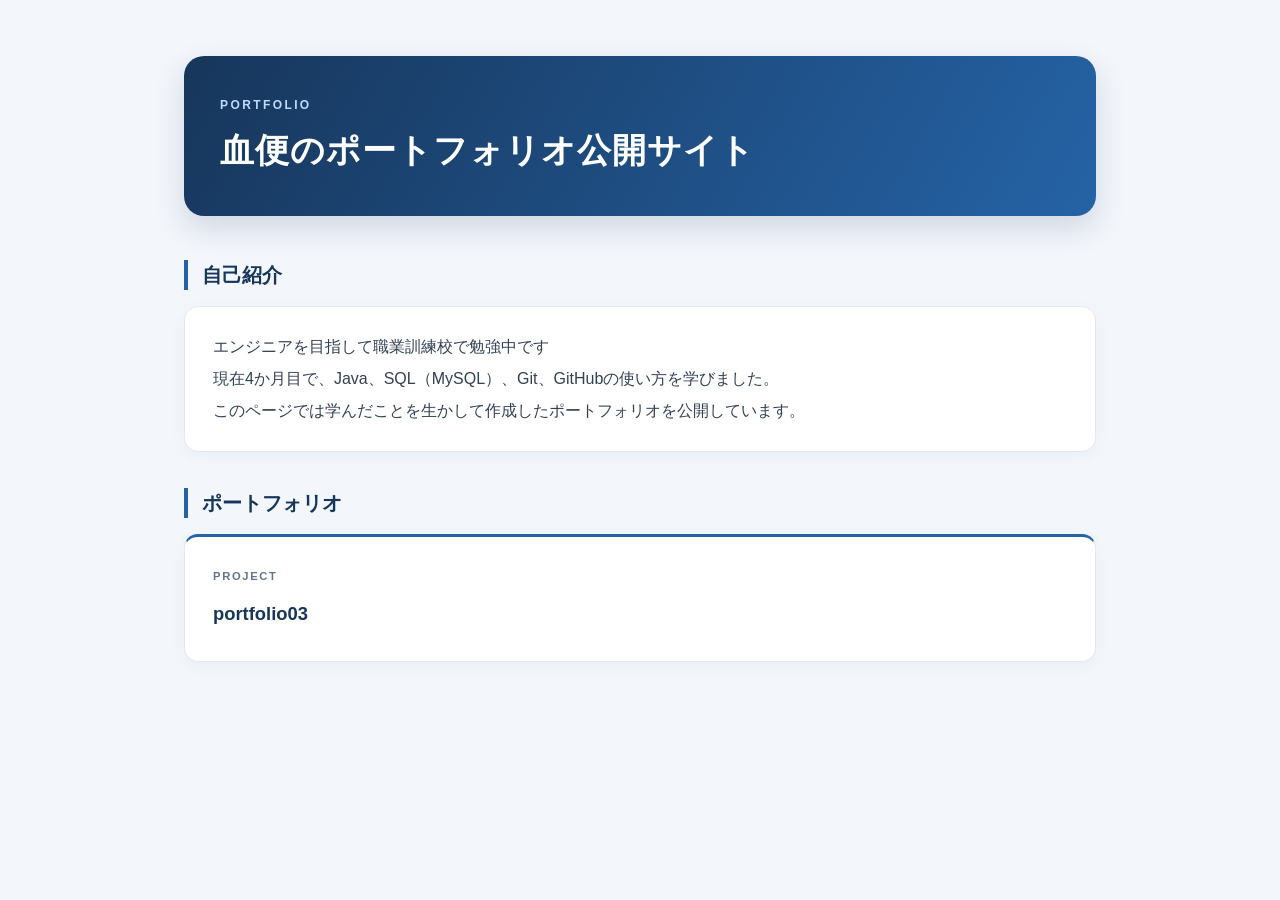
==== index.html @ b31b5cf6 "feat: css追加 cssを追加、それに伴ってindex.htmlに下記の変更を実施 - headタグにlinkタグ追加 - pタグにclass追加" ====
<!DOCTYPE html>
<html lang="ja">
<head>
    <meta charset="UTF-8">
    <meta name="viewport" content="width=device-width, initial-scale=1.0">
	<link rel="stylesheet" href="css/style.css" type="text/css">
    <title>ポートフォリオ公開サイト</title>
</head>
<body>
    <h1>血便のポートフォリオ公開サイト</h1>
    <h2>自己紹介</h2>
    <p>
        エンジニアを目指して職業訓練校で勉強中です<br>
        現在4か月目で、Java、SQL（MySQL）、Git、GitHubの使い方を学びました。<br>
        このページでは学んだことを生かして作成したポートフォリオを公開しています。
    </p>
    <h2>ポートフォリオ</h2>
    <p class="portfolio-card">portfolio03</p>
</body>
</html>
---- css/style.css ----
@charset "UTF-8";
/* 余白や枠線を含めて、要素のサイズを計算する */
* {
    box-sizing: border-box;
}

/* ページ全体の背景 */
html {
    min-height: 100%;
    background-color: #f3f6fb;
}

/* コンテンツを中央に配置する */
body {
    max-width: 960px;
    margin: 0 auto;
    padding: 56px 24px 80px;

    font-family: "Segoe UI", "Hiragino Kaku Gothic ProN",
        "Yu Gothic", Meiryo, sans-serif;

    color: #334155;
    line-height: 1.8;
    overflow-wrap: anywhere;
}

/* サイトのタイトル */
h1 {
    margin: 0 0 44px;
    padding: 40px 36px;
    border-radius: 20px;

    background: linear-gradient(120deg, #17365b, #2563a6);
    box-shadow: 0 12px 30px rgba(23, 54, 91, 0.16);

    color: #ffffff;
    font-size: clamp(1.5rem, 3.5vw, 2.1rem);
    line-height: 1.5;
    letter-spacing: 0.03em;
}

/* タイトルの上に添える小さなラベル */
h1::before {
    content: "PORTFOLIO";
    display: block;
    margin-bottom: 12px;

    color: #bfdbfe;
    font-size: 0.75rem;
    font-weight: 600;
    letter-spacing: 0.2em;
}

/* 「自己紹介」「ポートフォリオ」の見出し */
h2 {
    margin: 36px 0 16px;
    padding-left: 14px;
    border-left: 4px solid #2563a6;

    color: #17365b;
    font-size: 1.25rem;
    line-height: 1.5;
}

/* 本文を白いカードとして表示する */
p {
    margin: 0;
    padding: 24px 28px;

    border: 1px solid #e2e8f0;
    border-radius: 14px;
    background-color: #ffffff;
    box-shadow: 0 4px 16px rgba(15, 23, 42, 0.04);

    line-height: 2;
}

/* 作品紹介用のカード */
.portfolio-card {
    padding: 28px;
    border-top: 3px solid #2563a6;

    color: #17365b;
    font-size: 1.15rem;
    font-weight: 700;
}

/* 作品名の上に添える小さなラベル */
.portfolio-card::before {
    content: "PROJECT";
    display: block;
    margin-bottom: 8px;

    color: #64748b;
    font-size: 0.7rem;
    font-weight: 600;
    letter-spacing: 0.15em;
}

/* リンクを追加した場合の見た目 */
a {
    color: #1d5c9f;
    text-decoration-thickness: 1px;
    text-underline-offset: 4px;
}

/* リンクにマウスを乗せたとき */
a:hover {
    color: #123b68;
    text-decoration-thickness: 2px;
}

/* キーボードでリンクを選択したとき */
a:focus-visible {
    outline: 3px solid #2563a6;
    outline-offset: 5px;
}

/* スマートフォンなど、画面が狭い場合 */
@media (max-width: 600px) {
    body {
        padding: 28px 16px 48px;
    }

    h1 {
        margin-bottom: 32px;
        padding: 28px 20px;
        border-radius: 16px;
    }

    h2 {
        margin-top: 28px;
        font-size: 1.1rem;
    }

    p,
    .portfolio-card {
        padding: 20px;
    }
}
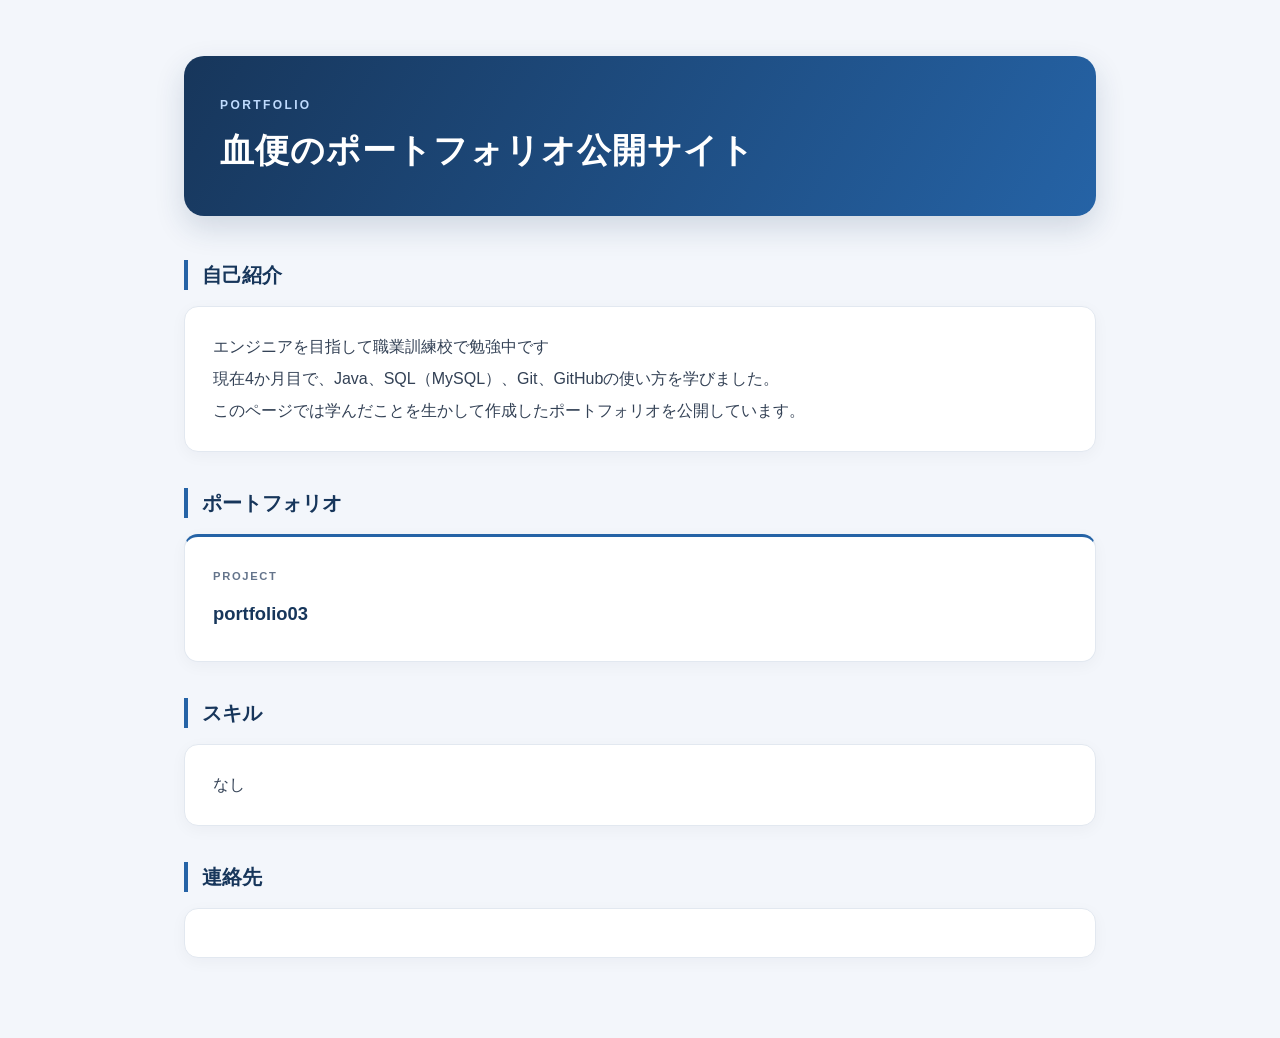
==== commit be355124: "feat: プロフィール変更" ====
--- a/index.html
+++ b/index.html
@@ -16,5 +16,11 @@
     </p>
     <h2>ポートフォリオ</h2>
     <p class="portfolio-card">portfolio03</p>
+	
+	<h2>スキル</h2>
+	<p>なし</p>
+	
+	<h2>連絡先</h2>
+	<p></p>
 </body>
 </html>
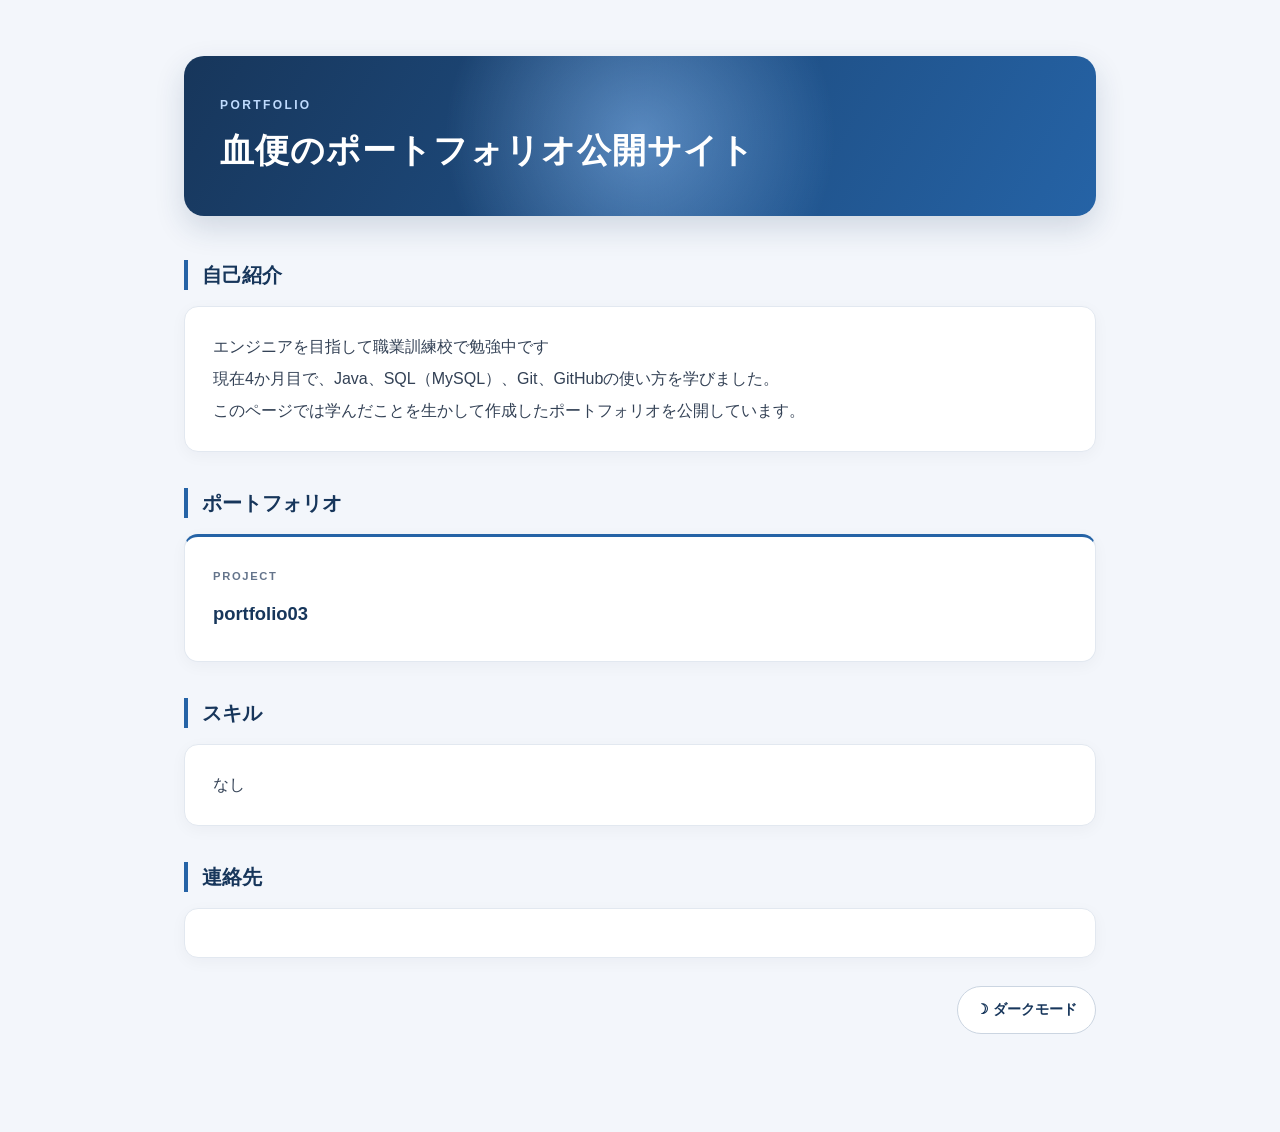
==== commit acc56591: "feat: js追加による他ファイル修正" ====
--- a/index.html
+++ b/index.html
@@ -4,6 +4,7 @@
     <meta charset="UTF-8">
     <meta name="viewport" content="width=device-width, initial-scale=1.0">
 	<link rel="stylesheet" href="css/style.css" type="text/css">
+	<script src="script/main.js" defer></script>
     <title>ポートフォリオ公開サイト</title>
 </head>
 <body>
@@ -14,13 +15,16 @@
         現在4か月目で、Java、SQL（MySQL）、Git、GitHubの使い方を学びました。<br>
         このページでは学んだことを生かして作成したポートフォリオを公開しています。
     </p>
-    <h2>ポートフォリオ</h2>
+    <h2 class="reveal">ポートフォリオ</h2>
     <p class="portfolio-card">portfolio03</p>
 	
-	<h2>スキル</h2>
+	<h2 class="reveal">スキル</h2>
 	<p>なし</p>
 	
-	<h2>連絡先</h2>
+	<h2 class="reveal">連絡先</h2>
 	<p></p>
+	
+	<br>
+	<button id="themeToggle" class="theme-toggle" type="button" aria-pressed="false">☽ ダークモード</button>
 </body>
 </html>
--- a/css/style.css
+++ b/css/style.css
@@ -1,4 +1,3 @@
-@charset "UTF-8";
 /* 余白や枠線を含めて、要素のサイズを計算する */
 * {
     box-sizing: border-box;
@@ -15,10 +14,8 @@
     max-width: 960px;
     margin: 0 auto;
     padding: 56px 24px 80px;
-
     font-family: "Segoe UI", "Hiragino Kaku Gothic ProN",
         "Yu Gothic", Meiryo, sans-serif;
-
     color: #334155;
     line-height: 1.8;
     overflow-wrap: anywhere;
@@ -29,10 +26,8 @@
     margin: 0 0 44px;
     padding: 40px 36px;
     border-radius: 20px;
-
     background: linear-gradient(120deg, #17365b, #2563a6);
     box-shadow: 0 12px 30px rgba(23, 54, 91, 0.16);
-
     color: #ffffff;
     font-size: clamp(1.5rem, 3.5vw, 2.1rem);
     line-height: 1.5;
@@ -44,7 +39,6 @@
     content: "PORTFOLIO";
     display: block;
     margin-bottom: 12px;
-
     color: #bfdbfe;
     font-size: 0.75rem;
     font-weight: 600;
@@ -56,7 +50,6 @@
     margin: 36px 0 16px;
     padding-left: 14px;
     border-left: 4px solid #2563a6;
-
     color: #17365b;
     font-size: 1.25rem;
     line-height: 1.5;
@@ -66,12 +59,10 @@
 p {
     margin: 0;
     padding: 24px 28px;
-
     border: 1px solid #e2e8f0;
     border-radius: 14px;
     background-color: #ffffff;
     box-shadow: 0 4px 16px rgba(15, 23, 42, 0.04);
-
     line-height: 2;
 }
 
@@ -79,7 +70,6 @@
 .portfolio-card {
     padding: 28px;
     border-top: 3px solid #2563a6;
-
     color: #17365b;
     font-size: 1.15rem;
     font-weight: 700;
@@ -90,7 +80,6 @@
     content: "PROJECT";
     display: block;
     margin-bottom: 8px;
-
     color: #64748b;
     font-size: 0.7rem;
     font-weight: 600;
@@ -104,13 +93,11 @@
     text-underline-offset: 4px;
 }
 
-/* リンクにマウスを乗せたとき */
 a:hover {
     color: #123b68;
     text-decoration-thickness: 2px;
 }
 
-/* キーボードでリンクを選択したとき */
 a:focus-visible {
     outline: 3px solid #2563a6;
     outline-offset: 5px;
@@ -137,4 +124,128 @@
     .portfolio-card {
         padding: 20px;
     }
-}+}
+
+
+/* =========================================================
+   JavaScript と組み合わせた演出
+   ========================================================= */
+
+/* ダークモードの切り替えボタン */
+.theme-toggle {
+    display: block;
+    margin: 0 0 18px auto;
+    padding: 10px 18px;
+    border: 1px solid #cbd5e1;
+    border-radius: 999px;
+    background: #ffffff;
+    color: #17365b;
+    font: inherit;
+    font-size: 0.9rem;
+    font-weight: 700;
+    cursor: pointer;
+    transition: background-color 0.2s, transform 0.2s;
+}
+
+.theme-toggle:hover {
+    background-color: #e8f1ff;
+    transform: translateY(-2px);
+}
+
+.theme-toggle:focus-visible {
+    outline: 3px solid #2563a6;
+    outline-offset: 3px;
+}
+
+/* タイトル上をマウスが動くと光の位置が変わる */
+h1 {
+    background:
+        radial-gradient(circle at var(--mouse-x, 50%) var(--mouse-y, 50%),
+            rgba(147, 197, 253, 0.5), transparent 42%),
+        linear-gradient(120deg, #17365b, #2563a6);
+}
+
+/* 画面内に入ると、ふわっと表示する */
+.js-enabled .reveal {
+    opacity: 0;
+    transform: translateY(22px);
+    transition: opacity 0.7s ease, transform 0.7s ease;
+}
+
+.js-enabled .reveal.is-visible {
+    opacity: 1;
+    transform: translateY(0);
+}
+
+/* 作品カードはマウスを乗せると少し浮く */
+.portfolio-card {
+    transition: box-shadow 0.25s ease, transform 0.25s ease,
+        opacity 0.7s ease;
+}
+
+.portfolio-card.is-visible:hover {
+    transform: translateY(-5px);
+    box-shadow: 0 12px 32px rgba(23, 54, 91, 0.16);
+}
+
+/* ダークモード */
+html.dark {
+    background-color: #0b1220;
+}
+
+.dark body {
+    color: #cbd5e1;
+}
+
+.dark h2 {
+    color: #bfdbfe;
+    border-left-color: #60a5fa;
+}
+
+.dark p {
+    background-color: #182337;
+    color: #e2e8f0;
+    border-color: #334155;
+    box-shadow: 0 5px 18px rgba(0, 0, 0, 0.2);
+}
+
+.dark .portfolio-card {
+    border-top-color: #60a5fa;
+}
+
+.dark .portfolio-card::before {
+    color: #94a3b8;
+}
+
+.dark .theme-toggle {
+    color: #e2e8f0;
+    background-color: #1e293b;
+    border-color: #475569;
+}
+
+.dark .theme-toggle:hover {
+    background-color: #334155;
+}
+
+.dark a {
+    color: #93c5fd;
+}
+
+/* アニメーションを控えたい設定の人には、動かさず表示する */
+@media (prefers-reduced-motion: reduce) {
+    .js-enabled .reveal {
+        opacity: 1;
+        transform: none;
+        transition: none;
+    }
+
+    .theme-toggle,
+    .portfolio-card {
+        transition: none;
+    }
+
+    .theme-toggle:hover,
+    .portfolio-card.is-visible:hover {
+        transform: none;
+    }
+}
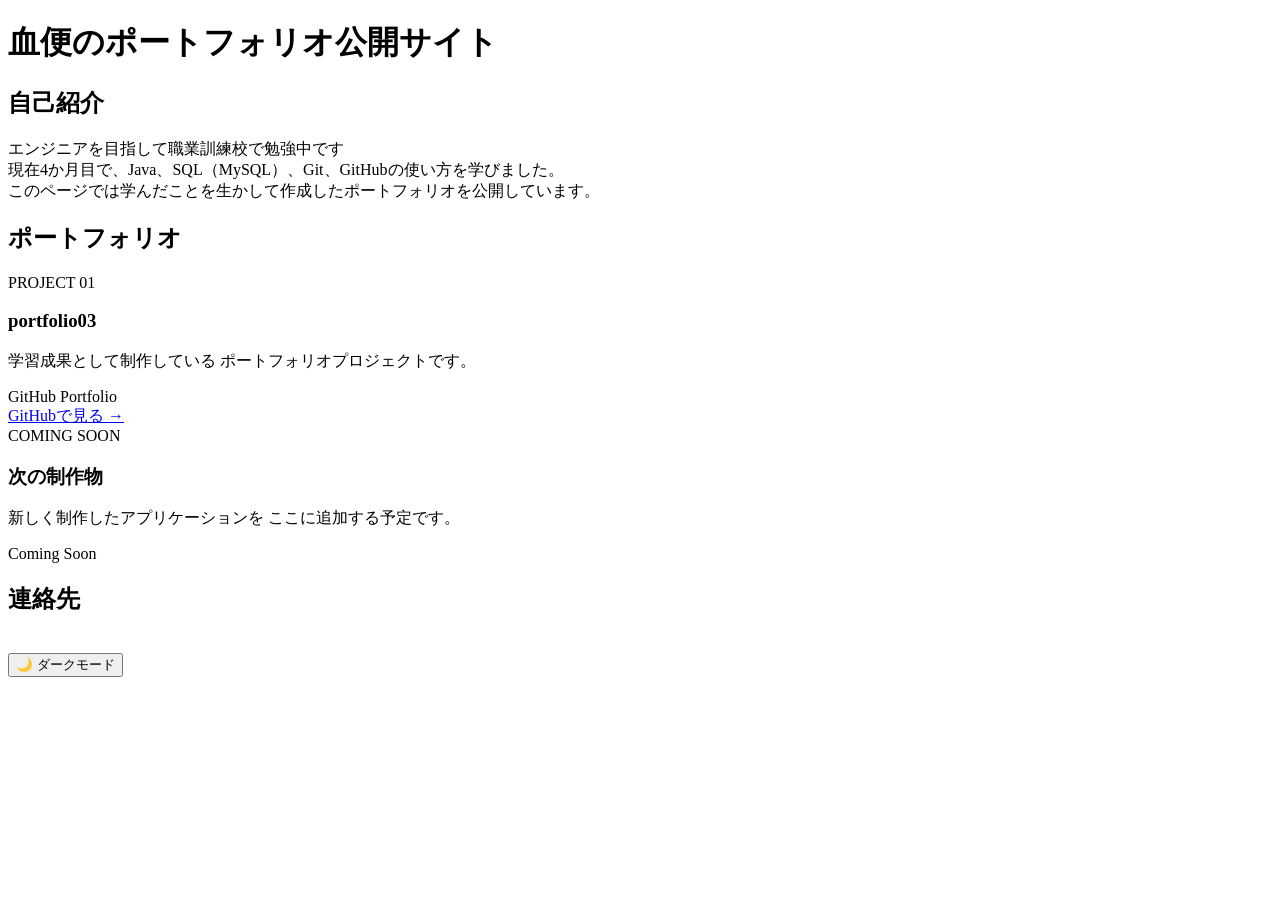
==== commit 947dca45: "feat: ポートフォリオ一覧のカード化" ====
--- a/index.html
+++ b/index.html
@@ -9,22 +9,63 @@
 </head>
 <body>
     <h1>血便のポートフォリオ公開サイト</h1>
-    <h2>自己紹介</h2>
-    <p>
-        エンジニアを目指して職業訓練校で勉強中です<br>
-        現在4か月目で、Java、SQL（MySQL）、Git、GitHubの使い方を学びました。<br>
-        このページでは学んだことを生かして作成したポートフォリオを公開しています。
-    </p>
-    <h2 class="reveal">ポートフォリオ</h2>
-    <p class="portfolio-card">portfolio03</p>
+	<h2 class="reveal">自己紹介</h2>
+	<p>
+		エンジニアを目指して職業訓練校で勉強中です<br>
+		現在4か月目で、Java、SQL（MySQL）、Git、GitHubの使い方を学びました。<br>
+		このページでは学んだことを生かして作成したポートフォリオを公開しています。
+	</p>
 	
-	<h2 class="reveal">スキル</h2>
-	<p>なし</p>
-	
+
+	<h2 class="reveal">ポートフォリオ</h2>
+	<div class="portfolio-grid">
+	    <!-- 作品1：portfolio03 -->
+	    <article class="portfolio-card reveal">
+	        <div class="portfolio-image">
+	            <span>PROJECT 01</span>
+	        </div>
+	        <div class="portfolio-content">
+	            <h3>portfolio03</h3>
+	            <p class="portfolio-description">
+	                学習成果として制作している
+	                ポートフォリオプロジェクトです。
+	            </p>
+	            <div class="portfolio-tags">
+	                <span>GitHub</span>
+	                <span>Portfolio</span>
+	            </div>
+	            <a class="portfolio-link"
+	               href="https://github.com/Ketsuben/portfolio03"
+	               target="_blank"
+	               rel="noopener noreferrer">
+	                GitHubで見る →
+	            </a>
+	        </div>
+	    </article>
+
+	    <!-- 作品2：今後追加予定 -->
+	    <article class="portfolio-card reveal">
+	        <div class="portfolio-image portfolio-image-next">
+	            <span>COMING SOON</span>
+	        </div>
+	        <div class="portfolio-content">
+	            <h3>次の制作物</h3>
+	            <p class="portfolio-description">
+	                新しく制作したアプリケーションを
+	                ここに追加する予定です。
+	            </p>
+	            <div class="portfolio-tags">
+	                <span>Coming Soon</span>
+	            </div>
+	        </div>
+	    </article>
+	</div>
 	<h2 class="reveal">連絡先</h2>
 	<p></p>
-	
 	<br>
-	<button id="themeToggle" class="theme-toggle" type="button" aria-pressed="false">☽ ダークモード</button>
-</body>
+	<button id="themeToggle" class="theme-toggle" type="button" aria-pressed="false">
+		🌙 ダークモード
+	</button>
+	</body>
+
 </html>
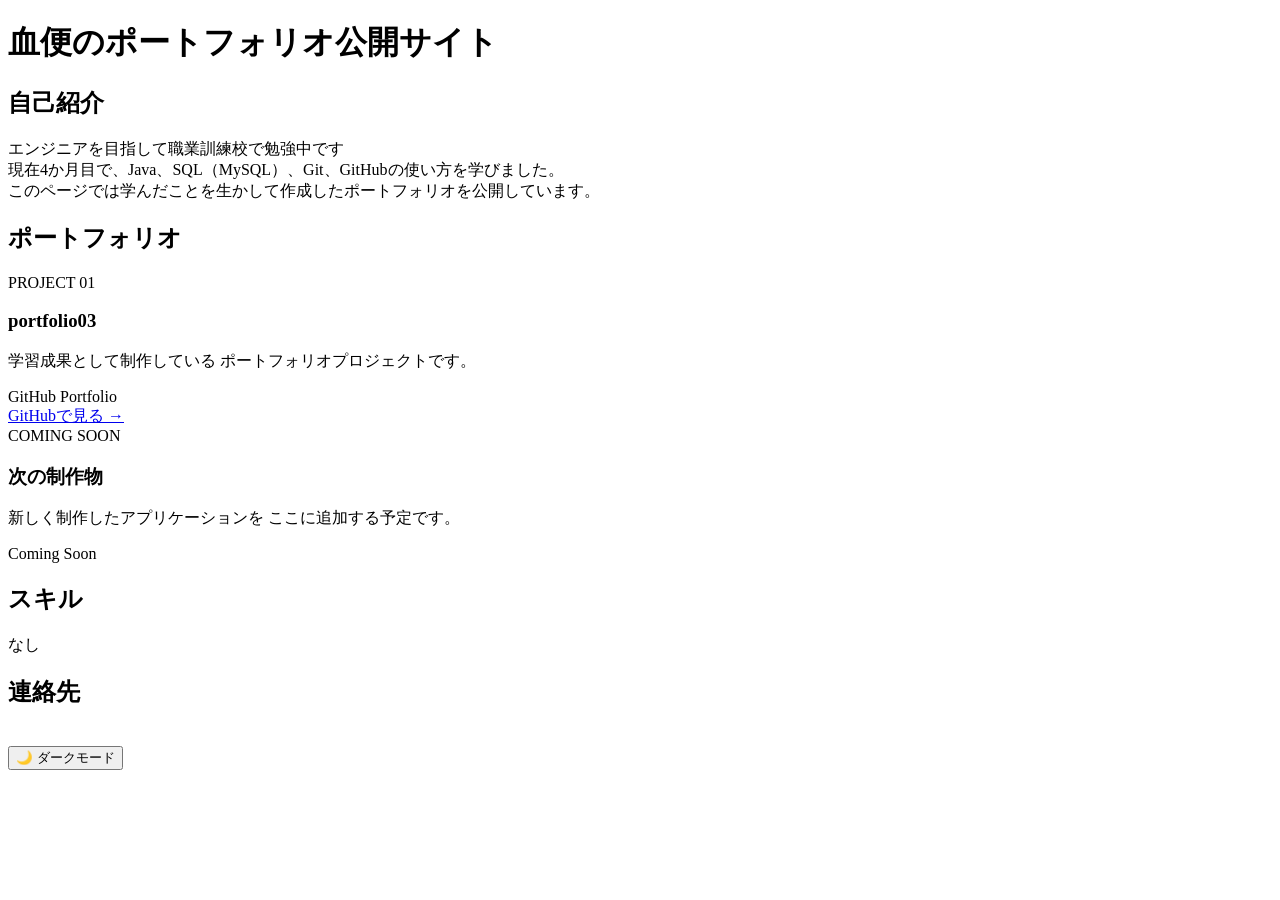
==== commit 7e0a04d5: "fix: スキル項目の復元 誤って削除してしまったスキル項目を復元" ====
--- a/index.html
+++ b/index.html
@@ -60,6 +60,8 @@
 	        </div>
 	    </article>
 	</div>
+	<h2 class="reveal">スキル</h2>
+	<p>なし</p>
 	<h2 class="reveal">連絡先</h2>
 	<p></p>
 	<br>
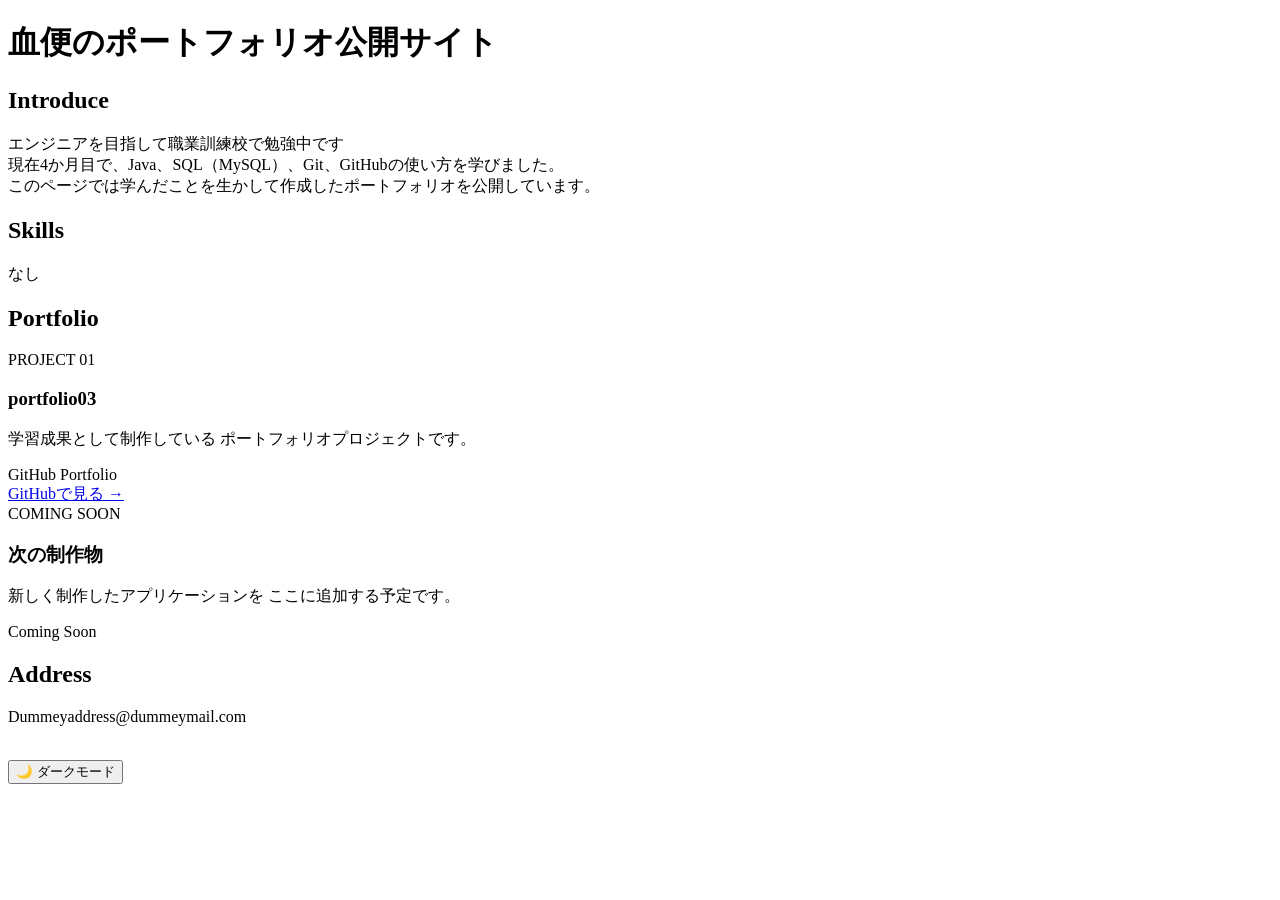
==== commit 67ffeeb7: "chore: index.htmlのコンテンツ更新 レベル2見出しを英語に変更 Skillsの位置変更" ====
--- a/index.html
+++ b/index.html
@@ -9,15 +9,17 @@
 </head>
 <body>
     <h1>血便のポートフォリオ公開サイト</h1>
-	<h2 class="reveal">自己紹介</h2>
+	<h2 class="reveal">Introduce</h2>
 	<p>
 		エンジニアを目指して職業訓練校で勉強中です<br>
 		現在4か月目で、Java、SQL（MySQL）、Git、GitHubの使い方を学びました。<br>
 		このページでは学んだことを生かして作成したポートフォリオを公開しています。
 	</p>
 	
+	<h2 class="reveal">Skills</h2>
+	<p>なし</p>
 
-	<h2 class="reveal">ポートフォリオ</h2>
+	<h2 class="reveal">Portfolio</h2>
 	<div class="portfolio-grid">
 	    <!-- 作品1：portfolio03 -->
 	    <article class="portfolio-card reveal">
@@ -60,10 +62,9 @@
 	        </div>
 	    </article>
 	</div>
-	<h2 class="reveal">スキル</h2>
-	<p>なし</p>
-	<h2 class="reveal">連絡先</h2>
-	<p></p>
+
+	<h2 class="reveal">Address</h2>
+	<p>Dummeyaddress@dummeymail.com</p>
 	<br>
 	<button id="themeToggle" class="theme-toggle" type="button" aria-pressed="false">
 		🌙 ダークモード
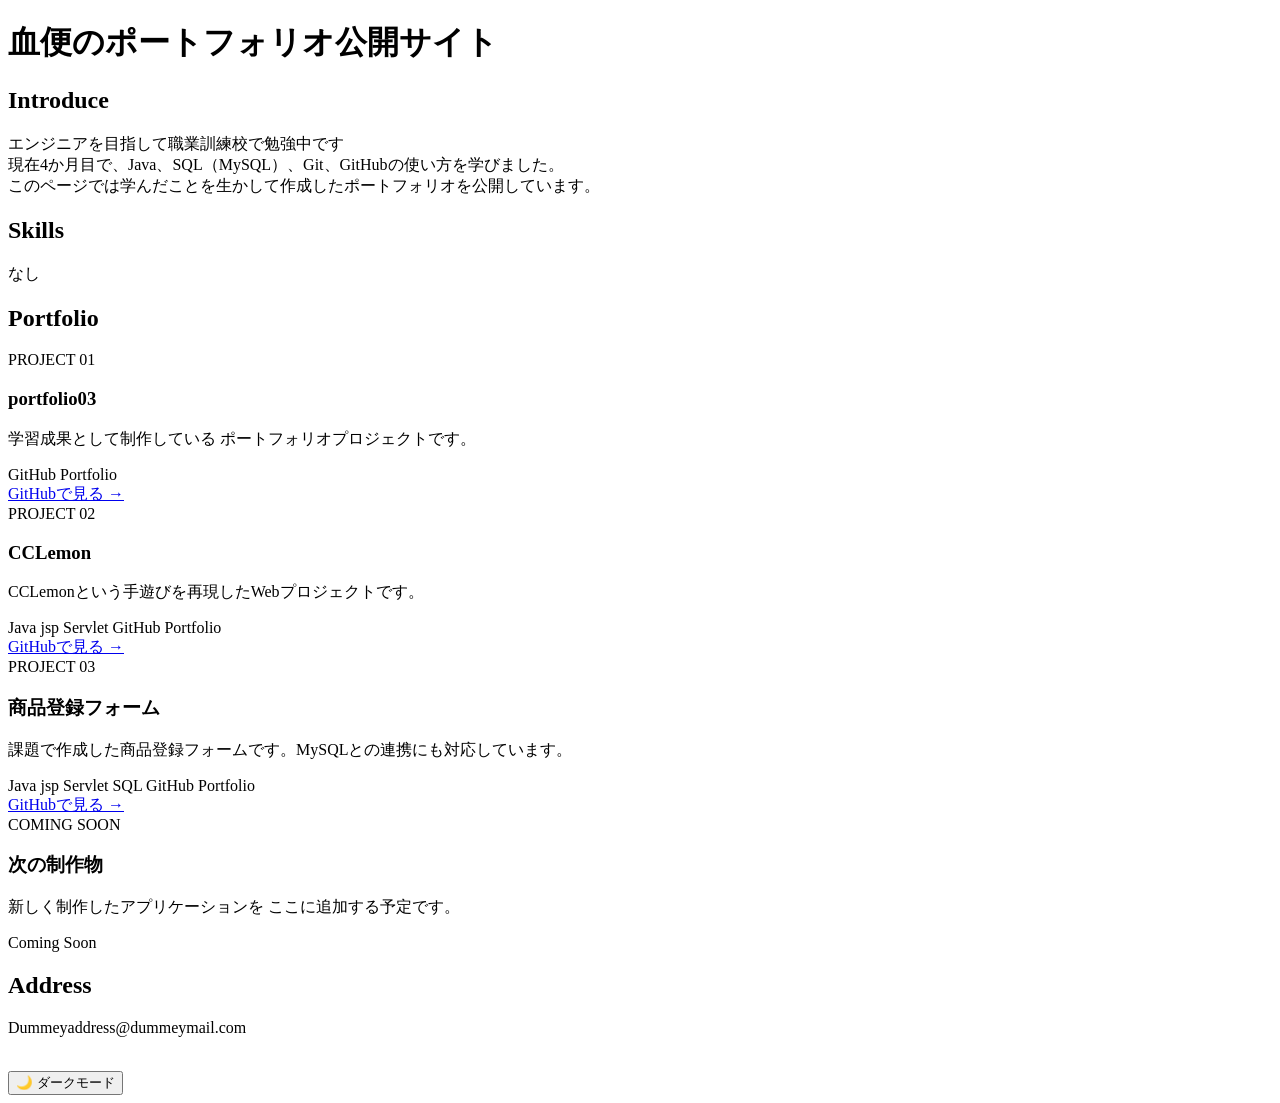
==== commit d04f9b5e: "feat: indexの更新 indexのポートフォリオ一覧に成果物を追加した。 CHANGELOGのファイル名が間違っていたため修正した。" ====
--- a/index.html
+++ b/index.html
@@ -44,7 +44,57 @@
 	            </a>
 	        </div>
 	    </article>
+		
+		<article class="portfolio-card reveal">
+		    <div class="portfolio-image">
+		        <span>PROJECT 02</span>
+		    </div>
+		    <div class="portfolio-content">
+		        <h3>CCLemon</h3>
+		        <p class="portfolio-description">
+				CCLemonという手遊びを再現したWebプロジェクトです。
+		        </p>
+		        <div class="portfolio-tags">
+					<span>Java</span>
+					<span>jsp</span>
+					<span>Servlet</span>
+		            <span>GitHub</span>
+		            <span>Portfolio</span>
+		        </div>
+		        <a class="portfolio-link"
+		           href="https://github.com/Ketsuben/CCLemon"
+		           target="_blank"
+		           rel="noopener noreferrer">
+		            GitHubで見る →
+		        </a>
+		    </div>
+		</article>
 
+		<article class="portfolio-card reveal">
+		    <div class="portfolio-image">
+		        <span>PROJECT 03</span>
+		    </div>
+		    <div class="portfolio-content">
+		        <h3>商品登録フォーム</h3>
+		        <p class="portfolio-description">
+				課題で作成した商品登録フォームです。MySQLとの連携にも対応しています。
+		        </p>
+		        <div class="portfolio-tags">
+					<span>Java</span>
+					<span>jsp</span>
+					<span>Servlet</span>
+					<span>SQL</span>
+		            <span>GitHub</span>
+		            <span>Portfolio</span>
+		        </div>
+		        <a class="portfolio-link"
+		           href="https://github.com/Ketsuben/practice2.1"
+		           target="_blank"
+		           rel="noopener noreferrer">
+		            GitHubで見る →
+		        </a>
+		    </div>
+		</article>
 	    <!-- 作品2：今後追加予定 -->
 	    <article class="portfolio-card reveal">
 	        <div class="portfolio-image portfolio-image-next">
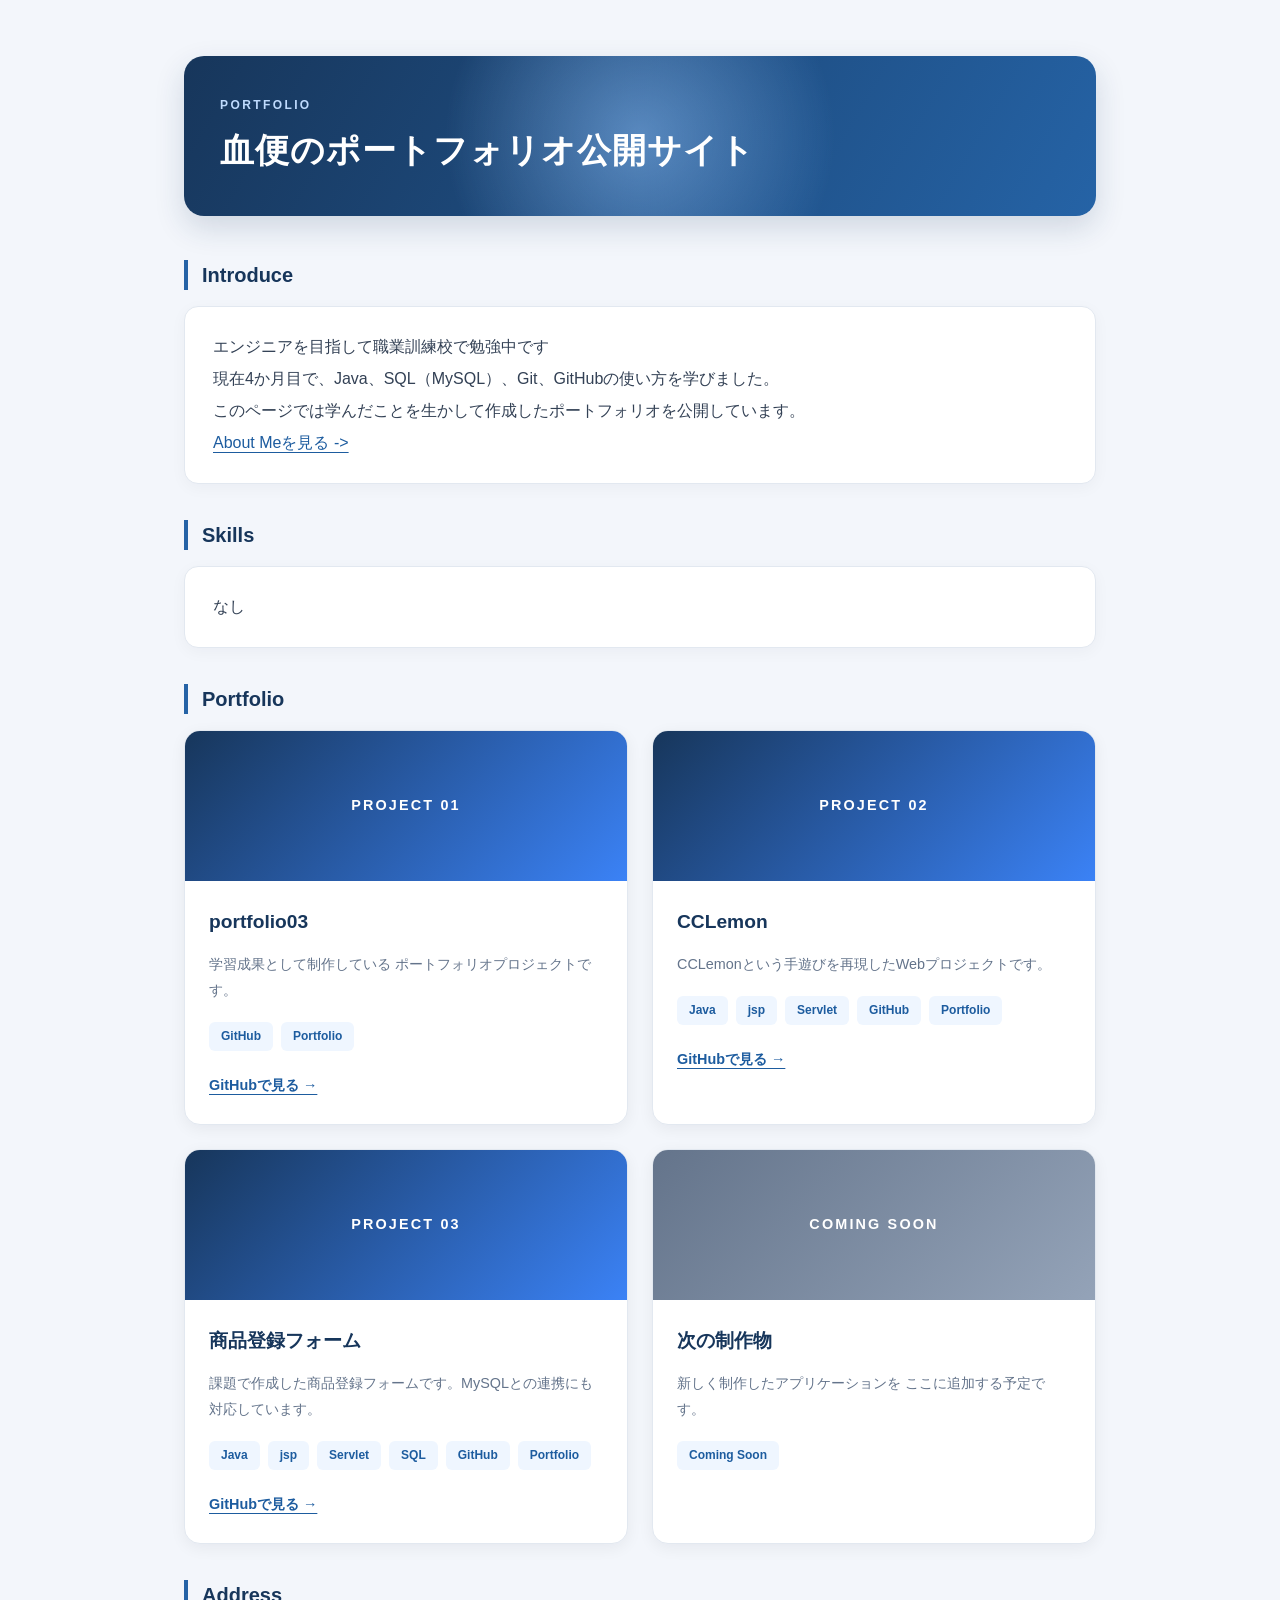
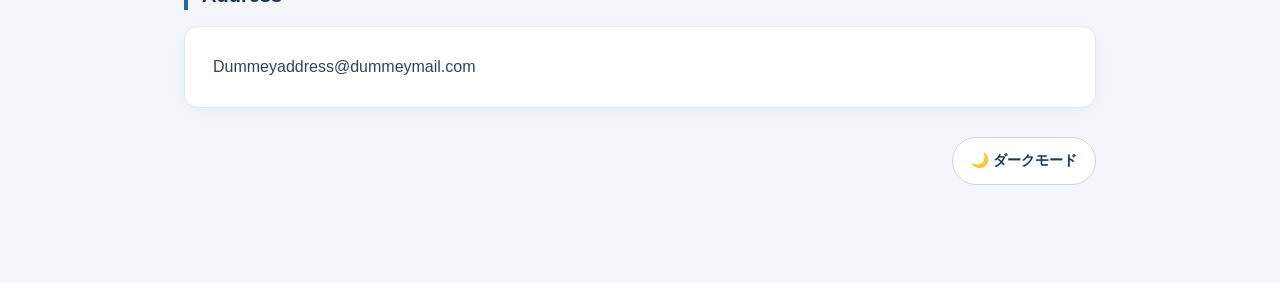
==== commit 9a4a6165: "feat: add About Me page" ====
--- a/index.html
+++ b/index.html
@@ -13,7 +13,8 @@
 	<p>
 		エンジニアを目指して職業訓練校で勉強中です<br>
 		現在4か月目で、Java、SQL（MySQL）、Git、GitHubの使い方を学びました。<br>
-		このページでは学んだことを生かして作成したポートフォリオを公開しています。
+		このページでは学んだことを生かして作成したポートフォリオを公開しています。<br>
+		<a href="aboutme.html">About Meを見る -></a>
 	</p>
 	
 	<h2 class="reveal">Skills</h2>
--- a/css/style.css
+++ b/css/style.css
@@ -0,0 +1,413 @@
+/* 余白や枠線を含めて、要素のサイズを計算する */
+* {
+    box-sizing: border-box;
+}
+
+/* ページ全体の背景 */
+html {
+    min-height: 100%;
+    background-color: #f3f6fb;
+	/*background: linear-gradient(to right,  red, orange, yellow, green, blue, rgb(0, 0, 160), purple);*/
+}
+
+/* コンテンツを中央に配置する */
+body {
+    max-width: 960px;
+    margin: 0 auto;
+    padding: 56px 24px 80px;
+    font-family: "Segoe UI", "Hiragino Kaku Gothic ProN",
+        "Yu Gothic", Meiryo, sans-serif;
+    color: #334155;
+    line-height: 1.8;
+    overflow-wrap: anywhere;
+}
+
+/* サイトのタイトル */
+h1 {
+    margin: 0 0 44px;
+    padding: 40px 36px;
+    border-radius: 20px;
+    background: linear-gradient(120deg, #17365b, #2563a6);
+    box-shadow: 0 12px 30px rgba(23, 54, 91, 0.16);
+    color: #ffffff;
+    font-size: clamp(1.5rem, 3.5vw, 2.1rem);
+    line-height: 1.5;
+    letter-spacing: 0.03em;
+}
+
+/* タイトルの上に添える小さなラベル */
+h1::before {
+    content: "PORTFOLIO";
+    display: block;
+    margin-bottom: 12px;
+    color: #bfdbfe;
+    font-size: 0.75rem;
+    font-weight: 600;
+    letter-spacing: 0.2em;
+}
+
+/* 「自己紹介」「ポートフォリオ」の見出し */
+h2 {
+    margin: 36px 0 16px;
+    padding-left: 14px;
+    border-left: 4px solid #2563a6;
+    color: #17365b;
+    font-size: 1.25rem;
+    line-height: 1.5;
+}
+
+/* 本文を白いカードとして表示する */
+p {
+    margin: 0;
+    padding: 24px 28px;
+    border: 1px solid #e2e8f0;
+    border-radius: 14px;
+    background-color: #ffffff;
+    box-shadow: 0 4px 16px rgba(15, 23, 42, 0.04);
+    line-height: 2;
+}
+
+/* 作品紹介用のカード */
+.portfolio-card {
+    padding: 28px;
+    border-top: 3px solid #2563a6;
+    color: #17365b;
+    font-size: 1.15rem;
+    font-weight: 700;
+}
+
+/* 作品名の上に添える小さなラベル */
+.portfolio-card::before {
+    content: "PROJECT";
+    display: block;
+    margin-bottom: 8px;
+    color: #64748b;
+    font-size: 0.7rem;
+    font-weight: 600;
+    letter-spacing: 0.15em;
+}
+
+/* リンクを追加した場合の見た目 */
+a {
+    color: #1d5c9f;
+    text-decoration-thickness: 1px;
+    text-underline-offset: 4px;
+}
+
+a:hover {
+    color: #123b68;
+    text-decoration-thickness: 2px;
+}
+
+a:focus-visible {
+    outline: 3px solid #2563a6;
+    outline-offset: 5px;
+}
+
+/* スマートフォンなど、画面が狭い場合 */
+@media (max-width: 600px) {
+    body {
+        padding: 28px 16px 48px;
+    }
+
+    h1 {
+        margin-bottom: 32px;
+        padding: 28px 20px;
+        border-radius: 16px;
+    }
+
+    h2 {
+        margin-top: 28px;
+        font-size: 1.1rem;
+    }
+
+    p,
+    .portfolio-card {
+        padding: 20px;
+    }
+}
+
+
+/* =========================================================
+   JavaScript と組み合わせた演出
+   ========================================================= */
+
+/* ダークモードの切り替えボタン */
+.theme-toggle {
+    display: block;
+    margin: 0 0 18px auto;
+    padding: 10px 18px;
+    border: 1px solid #cbd5e1;
+    border-radius: 999px;
+    background: #ffffff;
+    color: #17365b;
+    font: inherit;
+    font-size: 0.9rem;
+    font-weight: 700;
+    cursor: pointer;
+    transition: background-color 0.2s, transform 0.2s;
+}
+
+.theme-toggle:hover {
+    background-color: #e8f1ff;
+    transform: translateY(-2px);
+}
+
+.theme-toggle:focus-visible {
+    outline: 3px solid #2563a6;
+    outline-offset: 3px;
+}
+
+/* タイトル上をマウスが動くと光の位置が変わる */
+h1 {
+    background:
+        radial-gradient(circle at var(--mouse-x, 50%) var(--mouse-y, 50%),
+            rgba(147, 197, 253, 0.5), transparent 42%),
+        linear-gradient(120deg, #17365b, #2563a6);
+}
+
+/* 画面内に入ると、ふわっと表示する */
+.js-enabled .reveal {
+    opacity: 0;
+    transform: translateY(22px);
+    transition: opacity 0.7s ease, transform 0.7s ease;
+}
+
+.js-enabled .reveal.is-visible {
+    opacity: 1;
+    transform: translateY(0);
+}
+
+/* 作品カードはマウスを乗せると少し浮く */
+.portfolio-card {
+    transition: box-shadow 0.25s ease, transform 0.25s ease,
+        opacity 0.7s ease;
+}
+
+.portfolio-card.is-visible:hover {
+    transform: translateY(-5px);
+    box-shadow: 0 12px 32px rgba(23, 54, 91, 0.16);
+}
+
+/* ダークモード */
+html.dark {
+    background-color: #0b1220;
+}
+
+.dark body {
+    color: #cbd5e1;
+}
+
+.dark h2 {
+    color: #bfdbfe;
+    border-left-color: #60a5fa;
+}
+
+.dark p {
+    background-color: #182337;
+    color: #e2e8f0;
+    border-color: #334155;
+    box-shadow: 0 5px 18px rgba(0, 0, 0, 0.2);
+}
+
+.dark .portfolio-card {
+    border-top-color: #60a5fa;
+}
+
+.dark .portfolio-card::before {
+    color: #94a3b8;
+}
+
+.dark .theme-toggle {
+    color: #e2e8f0;
+    background-color: #1e293b;
+    border-color: #475569;
+}
+
+.dark .theme-toggle:hover {
+    background-color: #334155;
+}
+
+.dark a {
+    color: #93c5fd;
+}
+
+/* アニメーションを控えたい設定の人には、動かさず表示する */
+@media (prefers-reduced-motion: reduce) {
+    .js-enabled .reveal {
+        opacity: 1;
+        transform: none;
+        transition: none;
+    }
+
+    .theme-toggle,
+    .portfolio-card {
+        transition: none;
+    }
+
+    .theme-toggle:hover,
+    .portfolio-card.is-visible:hover {
+        transform: none;
+    }
+}
+
+
+/* ==========================================
+   ポートフォリオ一覧
+   ========================================== */
+
+/* カードを横並びにする */
+.portfolio-grid {
+    display: grid;
+    grid-template-columns: repeat(2, minmax(0, 1fr));
+    gap: 24px;
+}
+
+/* カード全体 */
+.portfolio-grid .portfolio-card {
+    padding: 0;
+    overflow: hidden;
+    background: #ffffff;
+    border: 1px solid #e2e8f0;
+    border-radius: 16px;
+    box-shadow: 0 4px 16px rgba(15, 23, 42, 0.06);
+    color: #334155;
+    font-size: 1rem;
+    font-weight: normal;
+    transition:
+        transform 0.25s ease,
+        box-shadow 0.25s ease,
+        opacity 0.7s ease;
+}
+
+/* 既存の擬似要素によるPROJECT表示を無効化 */
+.portfolio-grid .portfolio-card::before {
+    content: none;
+}
+
+/* カードのホバー演出 */
+.portfolio-grid .portfolio-card:hover {
+    transform: translateY(-5px);
+    box-shadow: 0 12px 32px rgba(23, 54, 91, 0.15);
+}
+
+/* カード上部の画像領域 */
+.portfolio-image {
+    display: flex;
+    align-items: center;
+    justify-content: center;
+    height: 150px;
+    background: linear-gradient(135deg, #17365b, #3b82f6);
+    color: white;
+    font-size: 0.9rem;
+    font-weight: 700;
+    letter-spacing: 0.15em;
+}
+
+/* 制作予定カード */
+.portfolio-image-next {
+    background: linear-gradient(135deg, #64748b, #94a3b8);
+}
+
+/* カード本文 */
+.portfolio-content {
+    padding: 24px;
+}
+
+.portfolio-content h3 {
+    margin: 0 0 12px;
+    color: #17365b;
+    font-size: 1.2rem;
+}
+
+/* 作品の説明文 */
+.portfolio-grid .portfolio-description {
+    margin: 0 0 18px;
+    padding: 0;
+    border: none;
+    border-radius: 0;
+    background: transparent;
+    box-shadow: none;
+    color: #64748b;
+    font-size: 0.9rem;
+    font-weight: normal;
+    line-height: 1.8;
+}
+
+/* 使用技術タグ */
+.portfolio-tags {
+    display: flex;
+    flex-wrap: wrap;
+    gap: 8px;
+    margin-bottom: 20px;
+}
+
+.portfolio-tags span {
+    padding: 4px 12px;
+    border-radius: 6px;
+    background: #eff6ff;
+    color: #1d5c9f;
+    font-size: 0.75rem;
+    font-weight: 600;
+}
+
+/* GitHubへのリンク */
+.portfolio-link {
+    display: inline-block;
+    font-size: 0.9rem;
+    font-weight: 700;
+}
+
+/* ==========================================
+   ダークモード対応
+   ========================================== */
+
+.dark .portfolio-grid .portfolio-card {
+    background: #182337;
+    border-color: #334155;
+    color: #e2e8f0;
+}
+
+.dark .portfolio-content h3 {
+    color: #bfdbfe;
+}
+
+.dark .portfolio-grid .portfolio-description {
+    background: transparent;
+    color: #cbd5e1;
+    box-shadow: none;
+}
+
+.dark .portfolio-tags span {
+    background: #1e3a5f;
+    color: #bfdbfe;
+}
+
+/* ==========================================
+   レスポンシブ対応
+   ========================================== */
+
+@media (max-width: 600px) {
+    .portfolio-grid {
+        grid-template-columns: 1fr;
+    }
+
+    .portfolio-image {
+        height: 130px;
+    }
+
+    .portfolio-content {
+        padding: 20px;
+    }
+}
+
+/* アニメーション軽減設定 */
+@media (prefers-reduced-motion: reduce) {
+    .portfolio-grid .portfolio-card {
+        transition: none;
+    }
+
+    .portfolio-grid .portfolio-card:hover {
+        transform: none;
+    }
+}
